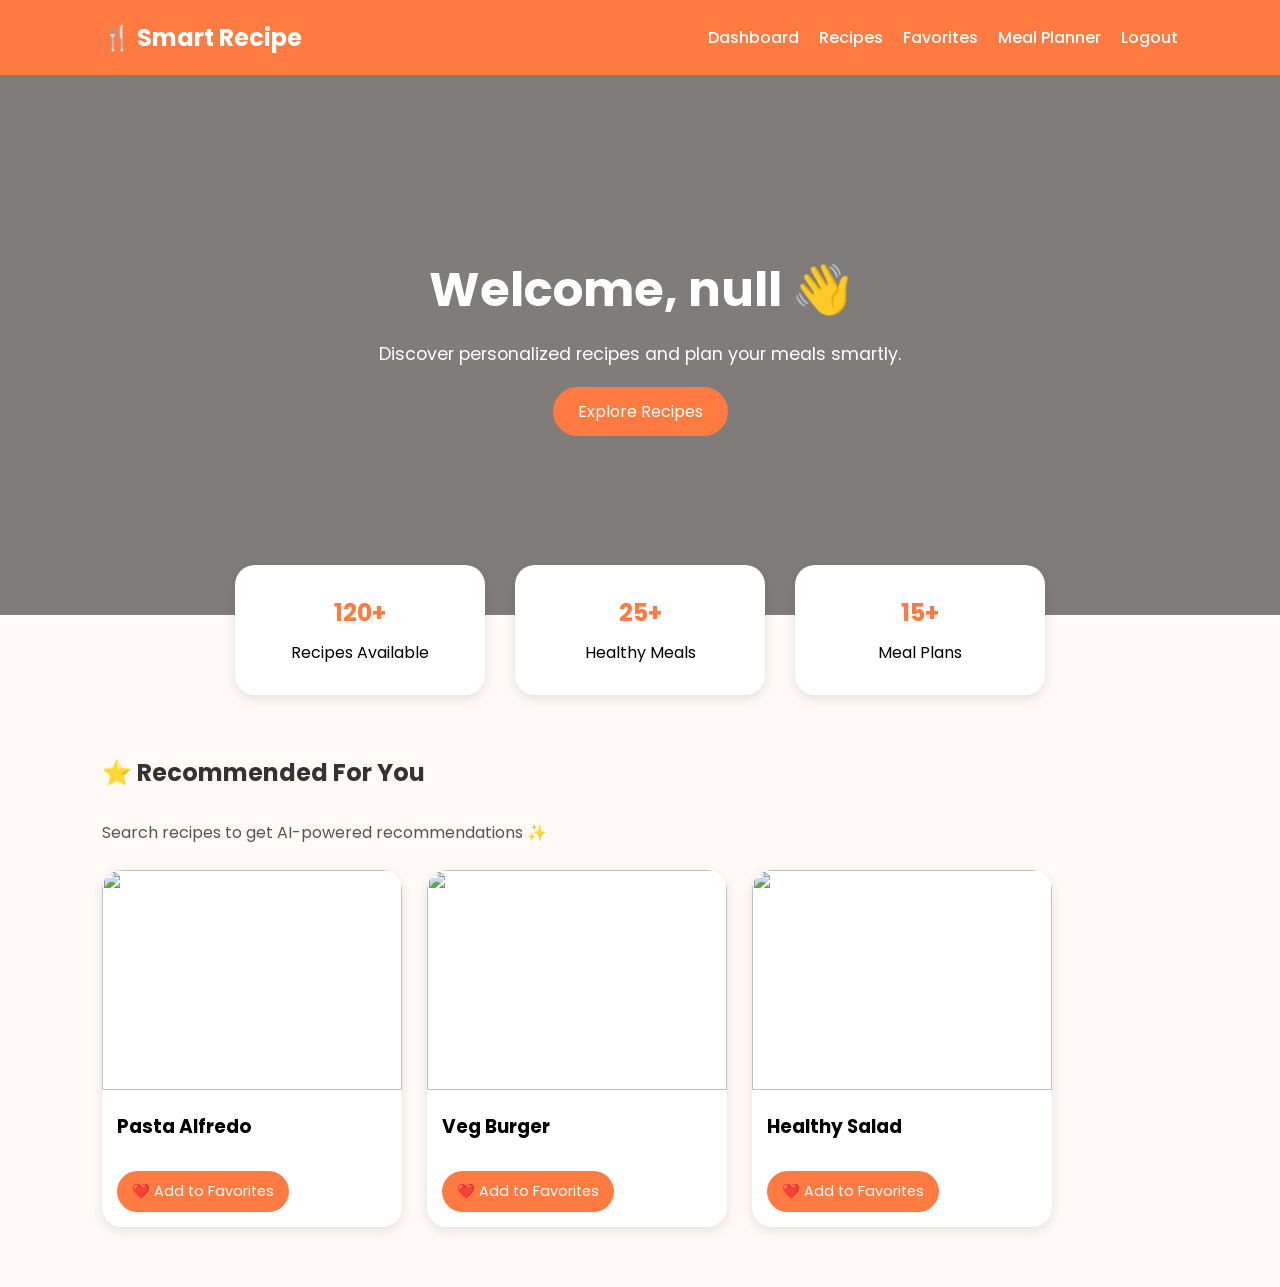
==== dashboard.html @ 5e995b9d "Add files via upload" ====
<!DOCTYPE html>
<html lang="en">
<head>
  <meta charset="UTF-8">
  <meta name="viewport" content="width=device-width, initial-scale=1.0">
  <title>Dashboard - AI Smart Recipe Recommendation System</title>

  <link rel="stylesheet" href="dashboard.css">

  <!-- Google Font -->
  <link rel="preconnect" href="https://fonts.googleapis.com">
  <link href="https://fonts.googleapis.com/css2?family=Poppins:wght@300;400;500;600&display=swap" rel="stylesheet">

</head>
<body>

  <!-- Navbar -->
  <nav class="navbar">

    <h2>🍴 Smart Recipe</h2>

    <ul>
      <li><a href="dashboard.html">Dashboard</a></li>
      <li><a href="index.html">Recipes</a></li>
      <li><a href="favorites.html">Favorites</a></li>
      <li><a href="planner.html">Meal Planner</a></li>
      <li><a href="login.html" onclick="logout()">Logout</a></li>
    </ul>

  </nav>

  <!-- Hero Section -->
  <section class="hero">

    <div class="hero-content">

      <h1 id="welcomeText">Welcome 👋</h1>

      <p>
        Discover personalized recipes and plan your meals smartly.
      </p>

      <a href="index.html">
        <button>Explore Recipes</button>
      </a>

    </div>

  </section>

  <!-- Stats Section -->
  <section class="stats">

    <div class="card">
      <h2>120+</h2>
      <p>Recipes Available</p>
    </div>

    <div class="card">
      <h2>25+</h2>
      <p>Healthy Meals</p>
    </div>

    <div class="card">
      <h2>15+</h2>
      <p>Meal Plans</p>
    </div>

  </section>

  <!-- Recommended Recipes -->
  <section class="recommendations">

    <h2>⭐ Recommended For You</h2>
    <p id="recentSearchText"></p>
    <p id="recommendationText"></p>

    <div class="recipe-container">

      <!-- Pasta -->
      <div class="recipe-card">

        <img src="https://images.unsplash.com/photo-1621996346565-e3dbc646d9a9?q=80&w=687&auto=format&fit=crop">

        <h3>Pasta Alfredo</h3>

        <button onclick="addToFavorites(
        'Pasta Alfredo',
        'https://images.unsplash.com/photo-1621996346565-e3dbc646d9a9?q=80&w=687&auto=format&fit=crop'
        )">
        ❤️ Add to Favorites
        </button>

      </div>

      <!-- Burger -->
      <div class="recipe-card">

        <img src="https://images.unsplash.com/photo-1568901346375-23c9450c58cd?q=80&w=699&auto=format&fit=crop">

        <h3>Veg Burger</h3>

        <button onclick="addToFavorites(
        'Veg Burger',
        'https://images.unsplash.com/photo-1568901346375-23c9450c58cd?q=80&w=699&auto=format&fit=crop'
        )">
        ❤️ Add to Favorites
        </button>

      </div>

      <!-- Salad -->
      <div class="recipe-card">

        <img src="https://images.unsplash.com/photo-1512058564366-18510be2db19?q=80&w=687&auto=format&fit=crop">

        <h3>Healthy Salad</h3>

        <button onclick="addToFavorites(
        'Healthy Salad',
        'https://images.unsplash.com/photo-1512058564366-18510be2db19?q=80&w=687&auto=format&fit=crop'
        )">
        ❤️ Add to Favorites
        </button>

      </div>

    </div>

  </section>

  <script src="dashboard.js"></script>

</body>
</html>
---- dashboard.css ----
*{
  margin:0;
  padding:0;
  box-sizing:border-box;
  font-family:'Poppins', sans-serif;
}

body{
  background:#fffaf5;
}

/* Navbar */
.navbar{
  display:flex;
  justify-content:space-between;
  align-items:center;
  padding:20px 8%;
  background:#ff7b42;
  color:white;
}

.navbar ul{
  display:flex;
  list-style:none;
  gap:20px;
}

.navbar a{
  color:white;
  text-decoration:none;
  font-weight:500;
}

/* Hero Section */
.hero{
  height:60vh;
  background:url('https://images.unsplash.com/photo-1498837167922-ddd27525d352?q=80&w=1470&auto=format&fit=crop') no-repeat center center/cover;
  display:flex;
  justify-content:center;
  align-items:center;
  text-align:center;
  color:white;
  position:relative;
}

.hero::before{
  content:"";
  position:absolute;
  width:100%;
  height:100%;
  background:rgba(0,0,0,0.5);
}

.hero-content{
  position:relative;
  z-index:1;
}

.hero h1{
  font-size:3rem;
  margin-bottom:15px;
}

.hero p{
  font-size:1.1rem;
  margin-bottom:20px;
}

.hero button{
  padding:12px 25px;
  border:none;
  border-radius:30px;
  background:#ff7b42;
  color:white;
  font-size:1rem;
  cursor:pointer;
}

/* Stats */
.stats{
  display:flex;
  justify-content:center;
  gap:30px;
  margin-top:-50px;
  position:relative;
  z-index:2;
  flex-wrap:wrap;
}

.card{
  background:white;
  width:250px;
  padding:30px;
  border-radius:20px;
  text-align:center;
  box-shadow:0 4px 12px rgba(0,0,0,0.1);
}

.card h2{
  color:#ff7b42;
  margin-bottom:10px;
}

/* Recommendations */
.recommendations{
  padding:60px 8%;
}

.recommendations h2{
  margin-bottom:30px;
  color:#333;
}

#recommendationText{
  margin-bottom:25px;
  color:#555;
  font-size:1rem;
}

.recipe-container{
  display:flex;
  gap:25px;
  flex-wrap:wrap;
}

.recipe-card{
  width:300px;
  background:white;
  border-radius:20px;
  overflow:hidden;
  box-shadow:0 4px 12px rgba(0,0,0,0.1);
  transition:0.3s;
}

.recipe-card:hover{
  transform:translateY(-5px);
}

.recipe-card img{
  width:100%;
  height:220px;
  object-fit:cover;
}

.recipe-card h3{
  padding:15px;
}

.recipe-card button{
  margin:15px;
  padding:10px 15px;
  border:none;
  border-radius:25px;
  background:#ff7b42;
  color:white;
  cursor:pointer;
  font-size:0.9rem;
  transition:0.3s;
}

.recipe-card button:hover{
  background:#e85c1f;
}
.recipe-card{
  transition:0.3s;
}

.recipe-card:hover{
  transform:translateY(-8px);
}
#recentSearchText{

  margin-bottom:25px;
  color:#555;
  font-size:18px;

}
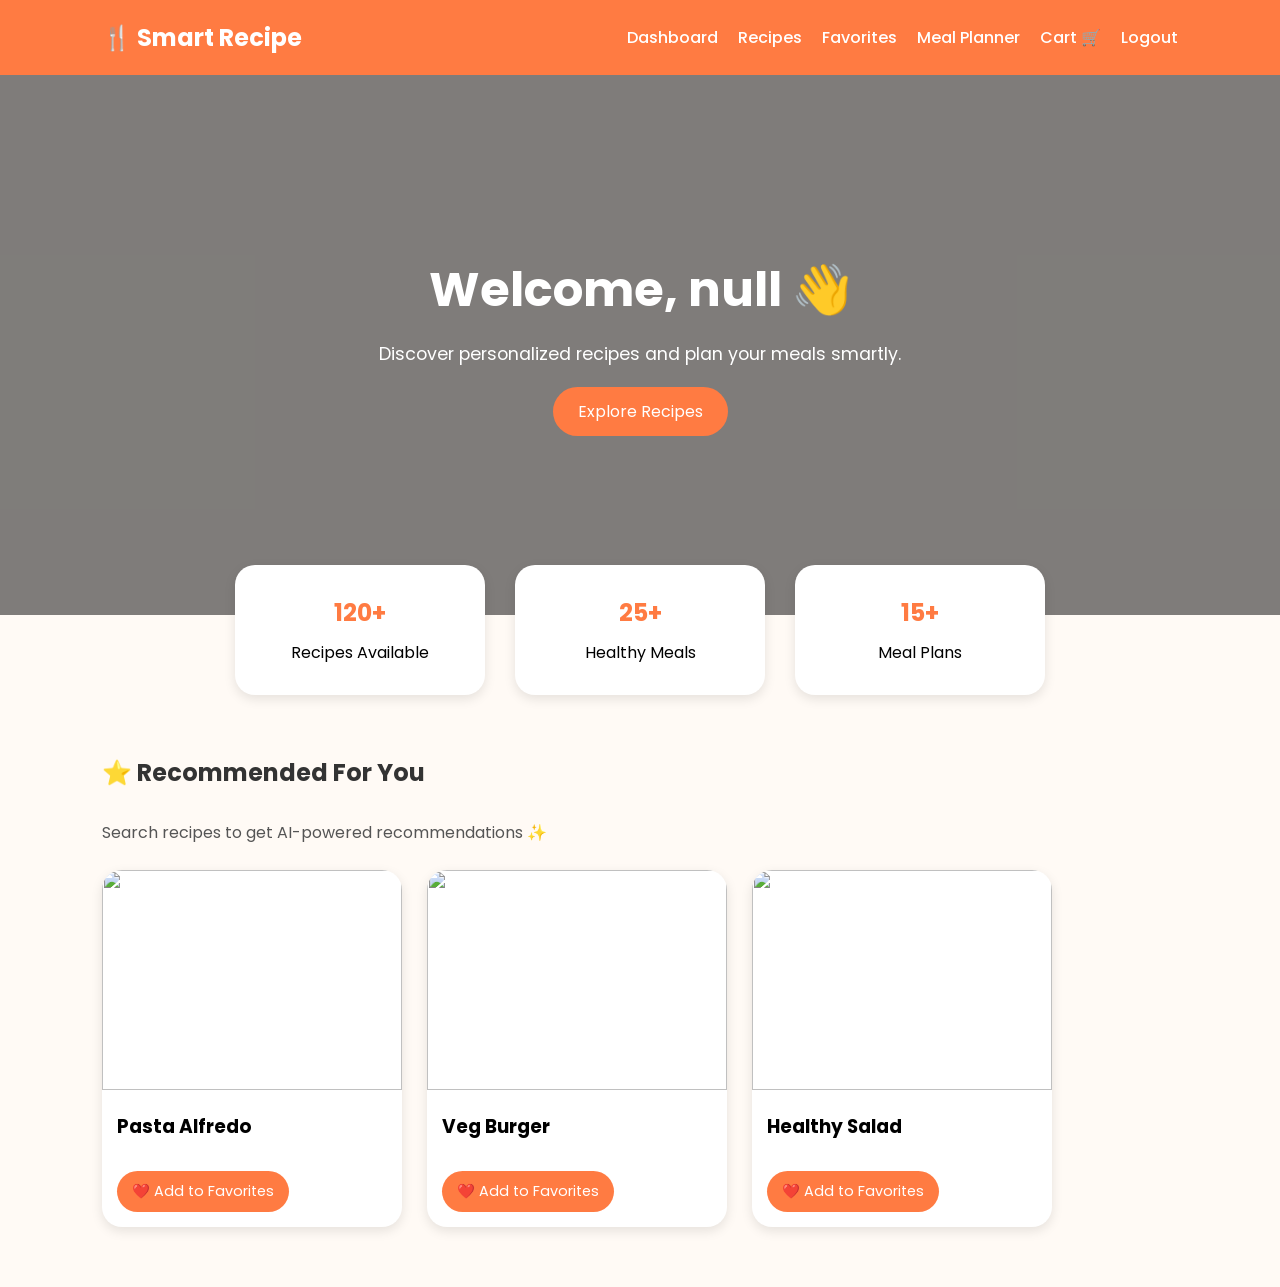
==== commit c46cd0a1: "Update dashboard.html" ====
--- a/dashboard.html
+++ b/dashboard.html
@@ -21,9 +21,10 @@
 
     <ul>
       <li><a href="dashboard.html">Dashboard</a></li>
-      <li><a href="index.html">Recipes</a></li>
+      <li><a href="recipes.html">Recipes</a></li>
       <li><a href="favorites.html">Favorites</a></li>
       <li><a href="planner.html">Meal Planner</a></li>
+      <li><a href="cart.html">Cart 🛒</a></li>
       <li><a href="login.html" onclick="logout()">Logout</a></li>
     </ul>
 
@@ -40,7 +41,7 @@
         Discover personalized recipes and plan your meals smartly.
       </p>
 
-      <a href="index.html">
+      <a href="recipes.html">
         <button>Explore Recipes</button>
       </a>
 
@@ -128,8 +129,13 @@
     </div>
 
   </section>
+<script src="https://www.gstatic.com/firebasejs/8.10.1/firebase-app.js"></script>
 
+<script src="https://www.gstatic.com/firebasejs/8.10.1/firebase-database.js"></script>
+
+<script src="firebase.js"></script>
+  
   <script src="dashboard.js"></script>
 
 </body>
-</html>+</html>
--- a/dashboard.css
+++ b/dashboard.css
@@ -175,3 +175,47 @@
   font-size:18px;
 
 }
+/* Responsive Design */
+
+@media screen and (max-width: 768px){
+
+  .navbar{
+    flex-direction:column;
+    gap:15px;
+    text-align:center;
+  }
+
+  .navbar ul{
+    flex-direction:column;
+    gap:10px;
+  }
+
+}
+@media screen and (max-width: 768px){
+
+  .stats{
+    flex-direction:column;
+    align-items:center;
+  }
+
+  .recipe-container{
+    flex-direction:column;
+    align-items:center;
+  }
+
+  .recipe-card{
+    width:90%;
+  }
+
+}
+@media screen and (max-width: 768px){
+
+  .hero-content h1{
+    font-size:2rem;
+  }
+
+  .hero-content p{
+    font-size:1rem;
+  }
+
+}
